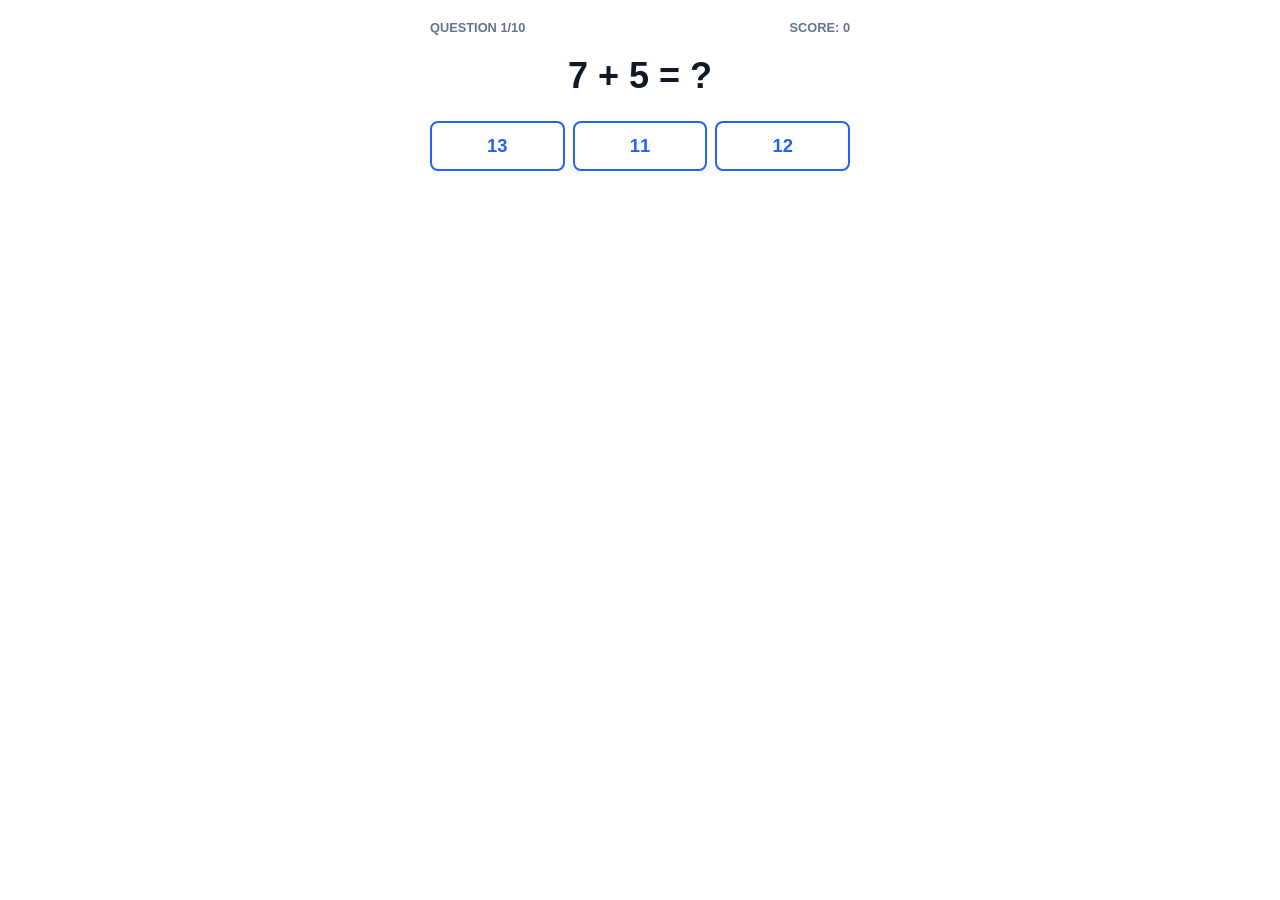
==== assets/games/addition-within-20/index.html @ 4b210d7c "Add resource-linked practice activities Resources can now optionally link to a free, in-browser prac" ====
<!DOCTYPE html>
<html lang="en">
<head>
<meta charset="UTF-8">
<meta name="viewport" content="width=device-width, initial-scale=1.0">
<title>Addition Within 20 — Practice Drill</title>
<style>
  :root {
    --brand-primary: #2563eb;
    --brand-primary-dark: #1d4ed8;
    --brand-bg-soft: #f8fafc;
    --brand-success: #16a34a;
    --brand-danger: #dc2626;
  }
  * { box-sizing: border-box; }
  body {
    margin: 0;
    font-family: 'Segoe UI', Roboto, Arial, sans-serif;
    color: #1f2937;
    background-color: #ffffff;
    padding: 1.25rem;
  }
  .wrap { max-width: 420px; margin: 0 auto; }
  .meta {
    display: flex;
    justify-content: space-between;
    font-size: 0.8rem;
    font-weight: 700;
    text-transform: uppercase;
    color: #64748b;
    margin-bottom: 1.25rem;
  }
  .question {
    text-align: center;
    font-size: 2.25rem;
    font-weight: 700;
    margin: 0 0 1.5rem;
    color: #111827;
  }
  .answers {
    display: grid;
    grid-template-columns: 1fr 1fr 1fr;
    gap: 0.5rem;
    margin-bottom: 1rem;
  }
  .answer-btn {
    font-size: 1.15rem;
    font-weight: 600;
    padding: 0.75rem 0.5rem;
    border-radius: 0.5rem;
    border: 2px solid var(--brand-primary);
    background: #fff;
    color: var(--brand-primary);
    cursor: pointer;
    transition: background-color 0.15s ease, color 0.15s ease;
  }
  .answer-btn:hover:not(:disabled) {
    background-color: var(--brand-primary);
    color: #fff;
  }
  .answer-btn:disabled { cursor: default; opacity: 0.6; }
  .answer-btn.correct { background-color: var(--brand-success); border-color: var(--brand-success); color: #fff; opacity: 1; }
  .answer-btn.incorrect { background-color: var(--brand-danger); border-color: var(--brand-danger); color: #fff; opacity: 1; }
  .feedback {
    text-align: center;
    font-weight: 700;
    min-height: 1.5rem;
    margin-bottom: 0.5rem;
  }
  .result { text-align: center; }
  .result .big { font-size: 1.5rem; font-weight: 700; margin-bottom: 0.75rem; }
  .btn {
    display: inline-block;
    font-size: 1rem;
    font-weight: 600;
    padding: 0.6rem 1.5rem;
    border-radius: 0.5rem;
    border: 2px solid var(--brand-primary);
    background: var(--brand-primary);
    color: #fff;
    cursor: pointer;
  }
  .btn:hover { background-color: var(--brand-primary-dark); border-color: var(--brand-primary-dark); }
  .hidden { display: none; }
</style>
</head>
<body>
<div class="wrap">
  <div class="meta">
    <span id="qCounter">Question 1/10</span>
    <span>Score: <span id="score">0</span></span>
  </div>

  <div id="gameArea">
    <p class="question" id="question">&nbsp;</p>
    <div class="answers">
      <button type="button" class="answer-btn" id="ans0"></button>
      <button type="button" class="answer-btn" id="ans1"></button>
      <button type="button" class="answer-btn" id="ans2"></button>
    </div>
    <p class="feedback" id="feedback">&nbsp;</p>
  </div>

  <div id="result" class="result hidden">
    <p style="font-size:2rem;margin-bottom:0.5rem;">🎉</p>
    <p class="big" id="resultText">&nbsp;</p>
    <button type="button" class="btn" id="playAgain">Play Again</button>
  </div>
</div>

<script>
(function () {
  'use strict';

  var TOTAL_QUESTIONS = 10;
  var qCounterEl = document.getElementById('qCounter');
  var scoreEl = document.getElementById('score');
  var questionEl = document.getElementById('question');
  var feedbackEl = document.getElementById('feedback');
  var gameArea = document.getElementById('gameArea');
  var resultEl = document.getElementById('result');
  var resultTextEl = document.getElementById('resultText');
  var answerButtons = [document.getElementById('ans0'), document.getElementById('ans1'), document.getElementById('ans2')];
  var playAgainBtn = document.getElementById('playAgain');

  var currentIndex = 0;
  var score = 0;
  var currentAnswer = 0;
  var locked = false;

  function randInt(min, max) {
    return Math.floor(Math.random() * (max - min + 1)) + min;
  }

  function buildQuestion() {
    var a = randInt(1, 15);
    var b = randInt(1, 20 - a);
    var answer = a + b;

    var options = [answer];
    while (options.length < 3) {
      var offset = randInt(-4, 4);
      var candidate = answer + offset;
      if (offset !== 0 && candidate >= 0 && candidate <= 20 && options.indexOf(candidate) === -1) {
        options.push(candidate);
      }
    }
    options.sort(function () { return Math.random() - 0.5; });

    currentAnswer = answer;
    questionEl.textContent = a + ' + ' + b + ' = ?';
    answerButtons.forEach(function (btn, i) {
      btn.textContent = String(options[i]);
      btn.className = 'answer-btn';
      btn.disabled = false;
    });
    feedbackEl.textContent = ' ';
    locked = false;
  }

  function showQuestion() {
    if (currentIndex >= TOTAL_QUESTIONS) {
      gameArea.classList.add('hidden');
      resultEl.classList.remove('hidden');
      resultTextEl.textContent = 'You scored ' + score + ' out of ' + TOTAL_QUESTIONS + '!';
      return;
    }
    qCounterEl.textContent = 'Question ' + (currentIndex + 1) + '/' + TOTAL_QUESTIONS;
    buildQuestion();
  }

  answerButtons.forEach(function (btn) {
    btn.addEventListener('click', function () {
      if (locked) { return; }
      locked = true;
      var chosen = parseInt(btn.textContent, 10);
      var isCorrect = chosen === currentAnswer;

      answerButtons.forEach(function (b) {
        b.disabled = true;
        if (parseInt(b.textContent, 10) === currentAnswer) {
          b.classList.add('correct');
        } else if (b === btn) {
          b.classList.add('incorrect');
        }
      });

      if (isCorrect) {
        score++;
        scoreEl.textContent = String(score);
        feedbackEl.textContent = 'Correct!';
        feedbackEl.style.color = '#16a34a';
      } else {
        feedbackEl.textContent = 'The answer was ' + currentAnswer + '.';
        feedbackEl.style.color = '#dc2626';
      }

      window.setTimeout(function () {
        currentIndex++;
        showQuestion();
      }, 1000);
    });
  });

  playAgainBtn.addEventListener('click', function () {
    currentIndex = 0;
    score = 0;
    scoreEl.textContent = '0';
    resultEl.classList.add('hidden');
    gameArea.classList.remove('hidden');
    showQuestion();
  });

  showQuestion();
})();
</script>
</body>
</html>
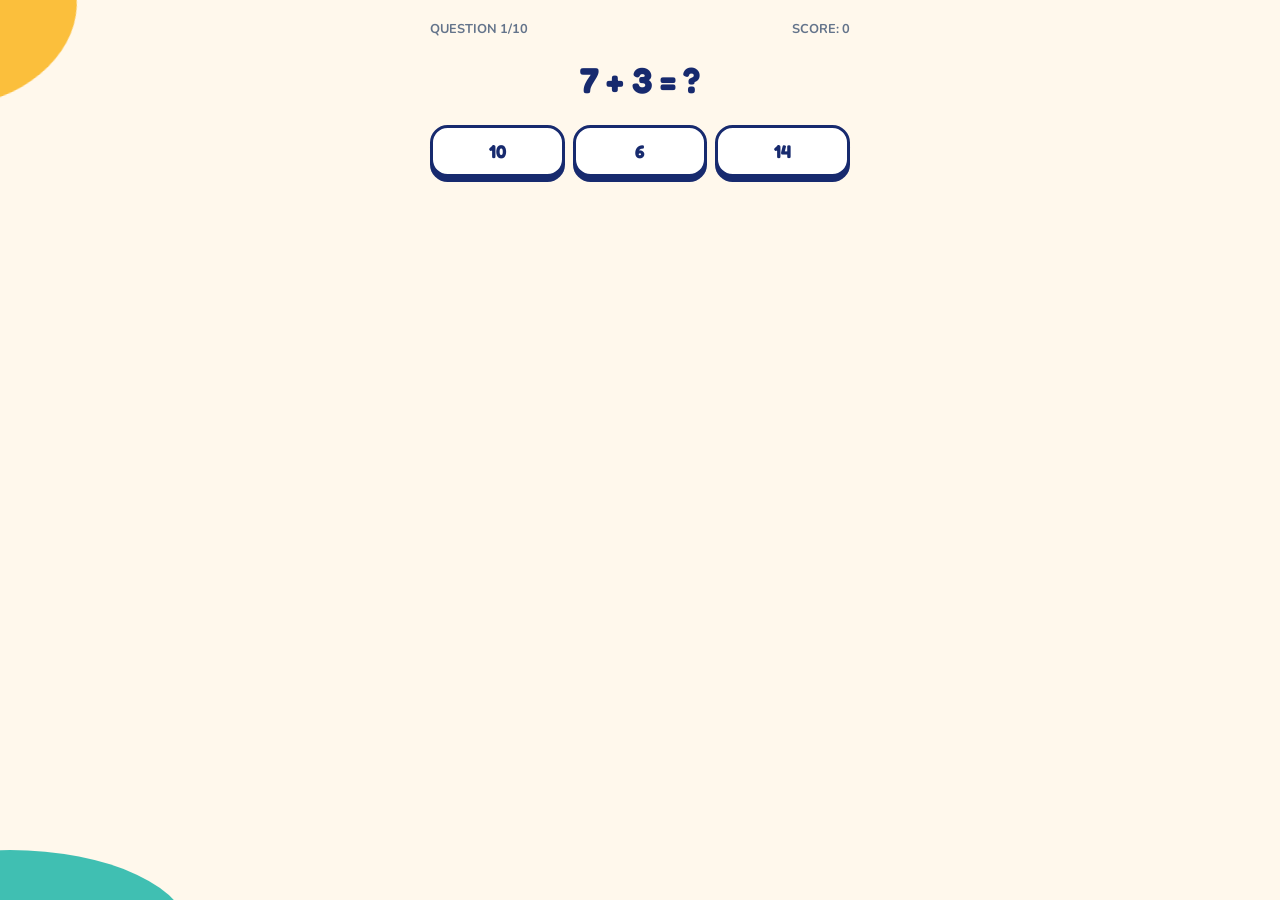
==== commit 733e0292: "Apply the TeachLuma brand theme to all games and add three new games - New shared games theme (asset" ====
--- a/assets/games/addition-within-20/index.html
+++ b/assets/games/addition-within-20/index.html
@@ -83,6 +83,7 @@
   .btn:hover { background-color: var(--brand-primary-dark); border-color: var(--brand-primary-dark); }
   .hidden { display: none; }
 </style>
+<link rel="stylesheet" href="../shared/game-theme.css?v=1">
 </head>
 <body>
 <div class="wrap">
--- a/assets/games/shared/game-theme.css
+++ b/assets/games/shared/game-theme.css
@@ -0,0 +1,454 @@
+/*
+ * TeachLuma Games — shared brand theme.
+ * Loaded by every game AFTER its own inline <style>, so these rules win on
+ * equal specificity. Games are built on the same variable names
+ * (--brand-*, --ink*, --border, --subject-math*); remapping them here
+ * re-themes every game in one place, and the component rules below add
+ * the brand's fonts, gold CTAs, rounded answer tiles and cream backdrop.
+ * If this file fails to load, each game still renders with its own colors.
+ */
+
+@font-face { font-family: 'Fredoka'; font-style: normal; font-weight: 600; font-display: swap; src: url('../../fonts/fredoka-latin-600-normal.woff2') format('woff2'); }
+@font-face { font-family: 'Fredoka'; font-style: normal; font-weight: 700; font-display: swap; src: url('../../fonts/fredoka-latin-700-normal.woff2') format('woff2'); }
+@font-face { font-family: 'Nunito'; font-style: normal; font-weight: 400; font-display: swap; src: url('../../fonts/nunito-latin-400-normal.woff2') format('woff2'); }
+@font-face { font-family: 'Nunito'; font-style: normal; font-weight: 700; font-display: swap; src: url('../../fonts/nunito-latin-700-normal.woff2') format('woff2'); }
+@font-face { font-family: 'Nunito'; font-style: normal; font-weight: 800; font-display: swap; src: url('../../fonts/nunito-latin-800-normal.woff2') format('woff2'); }
+
+:root {
+    --tl-navy: #172A6E;
+    --tl-navy-dark: #0F1D52;
+    --tl-navy-soft: #E8ECF8;
+    --tl-yellow: #FBB829;
+    --tl-yellow-hover: #FFC444;
+    --tl-yellow-dark: #EDA412;
+    --tl-teal: #1FB5A8;
+    --tl-orange-ink: #B4530F;
+    --tl-cream: #FFF8EC;
+    --tl-border: #EEE6D6;
+    --tl-font-display: 'Fredoka', 'Nunito', system-ui, sans-serif;
+    --tl-font-body: 'Nunito', system-ui, -apple-system, 'Segoe UI', Roboto, Arial, sans-serif;
+
+    /* Remap each game's own variables onto the brand palette */
+    --brand-primary: var(--tl-navy);
+    --brand-primary-dark: var(--tl-navy-dark);
+    --brand-secondary: var(--tl-yellow);
+    --brand-success: #1B7A40;
+    --brand-danger: #D23A3A;
+    --brand-bg-soft: var(--tl-cream);
+    --ink: #1C2541;
+    --ink-soft: #5B6478;
+    --border: var(--tl-border);
+    --subject-math: var(--tl-navy);
+    --subject-math-dark: var(--tl-navy-dark);
+    --tlfx-accent: var(--tl-navy);
+}
+
+html,
+body {
+    background: var(--tl-cream);
+}
+
+/* Pinch-zoom stays available (WCAG 1.4.4); this only removes the
+   double-tap zoom delay that made quick answer taps feel laggy. */
+html {
+    touch-action: manipulation;
+}
+
+button,
+input,
+select {
+    font-family: inherit;
+}
+
+body {
+    font-family: var(--tl-font-body);
+    color: var(--ink);
+    -webkit-font-smoothing: antialiased;
+}
+
+/* Brand corner shapes, echoing the site hero. Behind everything, never
+   interactive, and small enough not to compete with gameplay. */
+body::before,
+body::after {
+    content: '';
+    position: fixed;
+    z-index: 0;
+    pointer-events: none;
+}
+
+body::before {
+    width: 190px;
+    height: 160px;
+    left: -110px;
+    top: -60px;
+    background: var(--tl-yellow);
+    border-radius: 42% 58% 62% 38% / 45% 42% 58% 55%;
+    transform: rotate(-12deg);
+    opacity: 0.9;
+}
+
+body::after {
+    width: 360px;
+    height: 170px;
+    left: -170px;
+    bottom: -120px;
+    background: var(--tl-teal);
+    border-radius: 50%;
+    opacity: 0.85;
+}
+
+#app {
+    position: relative;
+    z-index: 1;
+}
+
+#app:fullscreen,
+#app:-webkit-full-screen {
+    background: var(--tl-cream);
+}
+
+/* Some games paint #app/.game-body with their own gradients; keep them transparent so the brand cream shows through. */
+
+/* ---------------------------------------------------------------- Type */
+h1, h2, h3,
+.start-hero h1,
+.results-score,
+.final-score,
+.question,
+.target-letter,
+.title,
+.completion-text,
+.completion-score,
+.stat-value {
+    font-family: var(--tl-font-display);
+    letter-spacing: -0.005em;
+}
+
+.start-hero h1,
+.title {
+    font-weight: 700;
+    color: var(--tl-navy);
+}
+
+.start-hero p,
+.subtitle {
+    color: var(--ink-soft);
+}
+
+/* ---------------------------------------------------------------- Top bar */
+.topbar {
+    background: #fff;
+    border-bottom: 1px solid var(--tl-border);
+    box-shadow: 0 6px 18px -16px rgba(23, 42, 110, 0.5);
+}
+
+.topbar-title {
+    display: inline-flex;
+    align-items: center;
+    gap: 0.55rem;
+    font-family: var(--tl-font-display);
+    font-weight: 700;
+    color: var(--tl-navy);
+    min-width: 0;
+}
+
+.topbar-home {
+    display: inline-flex;
+    flex-shrink: 0;
+    border-radius: 0.6rem;
+    padding: 0.1rem;
+}
+
+.topbar-home img {
+    display: block;
+    width: 32px;
+    height: 30px;
+}
+
+.topbar-home:focus-visible {
+    outline: 3px solid var(--tl-navy);
+    outline-offset: 2px;
+}
+
+.topbar-name {
+    overflow: hidden;
+    text-overflow: ellipsis;
+}
+
+.icon-btn {
+    border-radius: 999px;
+    border-color: var(--tl-border);
+    color: var(--tl-navy);
+    font-family: var(--tl-font-body);
+    font-weight: 800;
+    white-space: nowrap;
+    flex-shrink: 0;
+}
+
+.icon-btn:hover {
+    border-color: var(--tl-navy);
+    color: var(--tl-navy);
+    background: var(--tl-cream);
+}
+
+/* ---------------------------------------------------------------- Setup screens */
+.option-group-label {
+    color: var(--tl-orange-ink);
+    letter-spacing: 0.12em;
+}
+
+.option-btn,
+.level-btn,
+.players-btn,
+.tab-button {
+    font-family: var(--tl-font-body);
+    border-radius: 0.9rem;
+    border-color: var(--tl-border);
+    background-color: #fff;
+    color: var(--tl-navy);
+    box-shadow: 0 3px 0 #EDE3D0;
+    transition: transform 0.12s ease, box-shadow 0.12s ease, background-color 0.12s ease, color 0.12s ease, border-color 0.12s ease;
+}
+
+.option-btn:hover,
+.level-btn:hover,
+.players-btn:hover,
+.tab-button:hover {
+    border-color: var(--tl-navy);
+}
+
+.option-btn[aria-pressed="true"],
+.players-btn[aria-pressed="true"],
+.tab-button.active {
+    background-color: var(--tl-navy);
+    border-color: var(--tl-navy);
+    color: #fff;
+    box-shadow: 0 3px 0 var(--tl-navy-dark);
+}
+
+.players-btn {
+    border-radius: 999px;
+}
+
+/* The primary action in every game is the brand CTA: gold, navy text (7.5:1). */
+.start-btn,
+.start-button,
+.btn-primary-lg,
+.play-again-button,
+.next-btn,
+.check-button {
+    background: var(--tl-yellow);
+    border-color: var(--tl-yellow);
+    color: var(--tl-navy);
+    border-radius: 999px;
+    font-family: var(--tl-font-display);
+    font-weight: 700;
+    letter-spacing: 0.01em;
+    box-shadow: 0 5px 0 var(--tl-yellow-dark);
+}
+
+.start-btn:hover,
+.start-button:hover,
+.btn-primary-lg:hover,
+.play-again-button:hover,
+.next-btn:hover,
+.check-button:hover {
+    background: var(--tl-yellow-hover);
+    color: var(--tl-navy);
+}
+
+.start-btn:active,
+.start-button:active,
+.btn-primary-lg:active,
+.play-again-button:active,
+.next-btn:active,
+.check-button:active {
+    transform: translateY(3px);
+    box-shadow: 0 2px 0 var(--tl-yellow-dark);
+}
+
+.start-btn:focus-visible,
+.start-button:focus-visible,
+.btn-primary-lg:focus-visible,
+.next-btn:focus-visible {
+    outline: 3px solid var(--tl-navy);
+    outline-offset: 3px;
+}
+
+.btn-secondary,
+.back-btn,
+.control-button,
+.try-again-button {
+    border-radius: 999px;
+    border-color: var(--tl-navy);
+    color: var(--tl-navy);
+    background-color: #fff;
+    font-family: var(--tl-font-body);
+    font-weight: 800;
+}
+
+.btn-secondary:hover,
+.back-btn:hover,
+.try-again-button:hover {
+    background-color: var(--tl-cream);
+}
+
+/* ---------------------------------------------------------------- Gameplay */
+.hud-stat strong {
+    color: var(--tl-navy);
+}
+
+.hud-streak {
+    color: var(--tl-orange-ink);
+}
+
+.progress-track,
+.timer-track {
+    background: #EFE7D8;
+}
+
+.progress-fill {
+    background: var(--tl-yellow);
+}
+
+.hear-button {
+    background: var(--tl-yellow);
+    color: var(--tl-navy);
+}
+
+.hear-button:hover {
+    background: var(--tl-yellow-hover);
+}
+
+.timer-fill {
+    background: var(--tl-teal);
+}
+
+.timer-fill.urgent {
+    background: var(--brand-danger);
+}
+
+.question {
+    color: var(--tl-navy);
+}
+
+/* Answer tiles: white, rounded, with a chunky "press" edge. */
+.answer-btn {
+    font-family: var(--tl-font-display);
+    font-weight: 700;
+}
+
+.answer-btn,
+.answer-card {
+    border-radius: 1.1rem;
+    border: 3px solid var(--tl-navy);
+    background-color: #fff;
+    color: var(--tl-navy);
+    box-shadow: 0 5px 0 var(--tl-navy);
+    transition: transform 0.1s ease, box-shadow 0.1s ease, background-color 0.12s ease, color 0.12s ease;
+}
+
+.answer-btn:hover:not(:disabled),
+.answer-card:hover:not(:disabled) {
+    background-color: var(--tl-navy);
+    color: #fff;
+}
+
+.answer-btn:active:not(:disabled),
+.answer-card:active:not(:disabled) {
+    transform: translateY(4px);
+    box-shadow: 0 1px 0 var(--tl-navy);
+}
+
+.answer-btn.correct,
+.answer-card.correct {
+    background-color: var(--brand-success);
+    border-color: var(--brand-success);
+    color: #fff;
+    box-shadow: 0 5px 0 #125A2E;
+}
+
+.answer-btn.incorrect,
+.answer-card.incorrect {
+    background-color: var(--brand-danger);
+    border-color: var(--brand-danger);
+    color: #fff;
+    box-shadow: 0 5px 0 #9E2323;
+}
+
+.feedback.correct,
+.feedback-correct {
+    color: var(--brand-success);
+}
+
+.feedback.incorrect,
+.feedback-incorrect {
+    color: var(--brand-danger);
+}
+
+/* Visual tiles in the Math games (place value, skip counting, fractions) */
+.pv-tile,
+.sc-tile {
+    border-color: var(--tl-border);
+    box-shadow: 0 4px 0 #EDE3D0;
+}
+
+.pv-tile-digit,
+.sc-tile {
+    font-family: var(--tl-font-display);
+}
+
+.frac-bar {
+    border-color: var(--tl-navy);
+}
+
+.frac-bar-segment {
+    border-right-color: var(--tl-navy);
+}
+
+.frac-bar-segment.filled {
+    background: var(--tl-yellow);
+}
+
+.frac-bar-label {
+    font-family: var(--tl-font-display);
+    color: var(--tl-navy);
+}
+
+/* Shared FX layer (game-fx.js) injects its styles at runtime, after this
+   file, so these overrides carry a "body" prefix to win. */
+body .tlfx-pop,
+body .tlfx-best {
+    font-family: var(--tl-font-display);
+}
+
+body .tlfx-best {
+    color: var(--ink-soft);
+}
+
+body .tlfx-best.new {
+    color: var(--tl-orange-ink);
+    background: #FFF1D0;
+    border-color: var(--tl-yellow);
+}
+
+body .tlfx-team-0 { background: var(--tl-orange-ink); }
+body .tlfx-team-1 { background: var(--tl-navy); }
+
+/* ---------------------------------------------------------------- Results */
+.results-score,
+.final-score,
+.completion-score {
+    color: var(--tl-navy);
+}
+
+@media (prefers-reduced-motion: reduce) {
+    .option-btn, .answer-btn, .answer-card, .start-btn, .start-button, .btn-primary-lg { transition: none; }
+    .answer-btn:active, .answer-card:active, .start-btn:active { transform: none; }
+}
+
+/* Short landscape phones: keep the corner shapes out of the way. */
+@media (max-height: 480px) {
+    body::before { width: 120px; height: 100px; left: -80px; top: -50px; }
+    body::after { display: none; }
+}
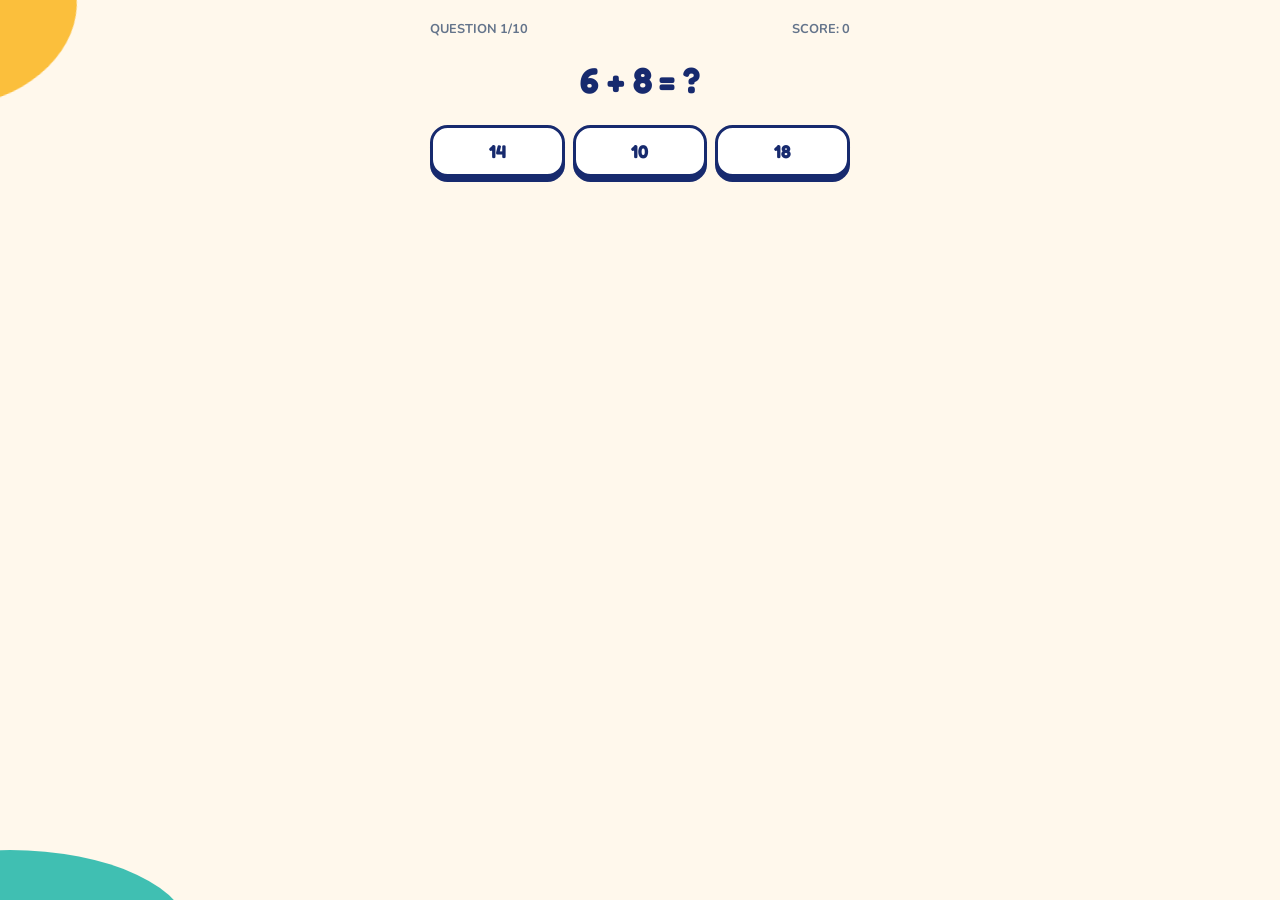
==== commit 1720772d: "SEO pass: sharper titles, game structured data, cleaner index - Titles/descriptions: homepage ("Free" ====
--- a/assets/games/addition-within-20/index.html
+++ b/assets/games/addition-within-20/index.html
@@ -3,6 +3,7 @@
 <head>
 <meta charset="UTF-8">
 <meta name="viewport" content="width=device-width, initial-scale=1.0">
+<meta name="robots" content="noindex, indexifembedded">
 <title>Addition Within 20 — Practice Drill</title>
 <style>
   :root {
